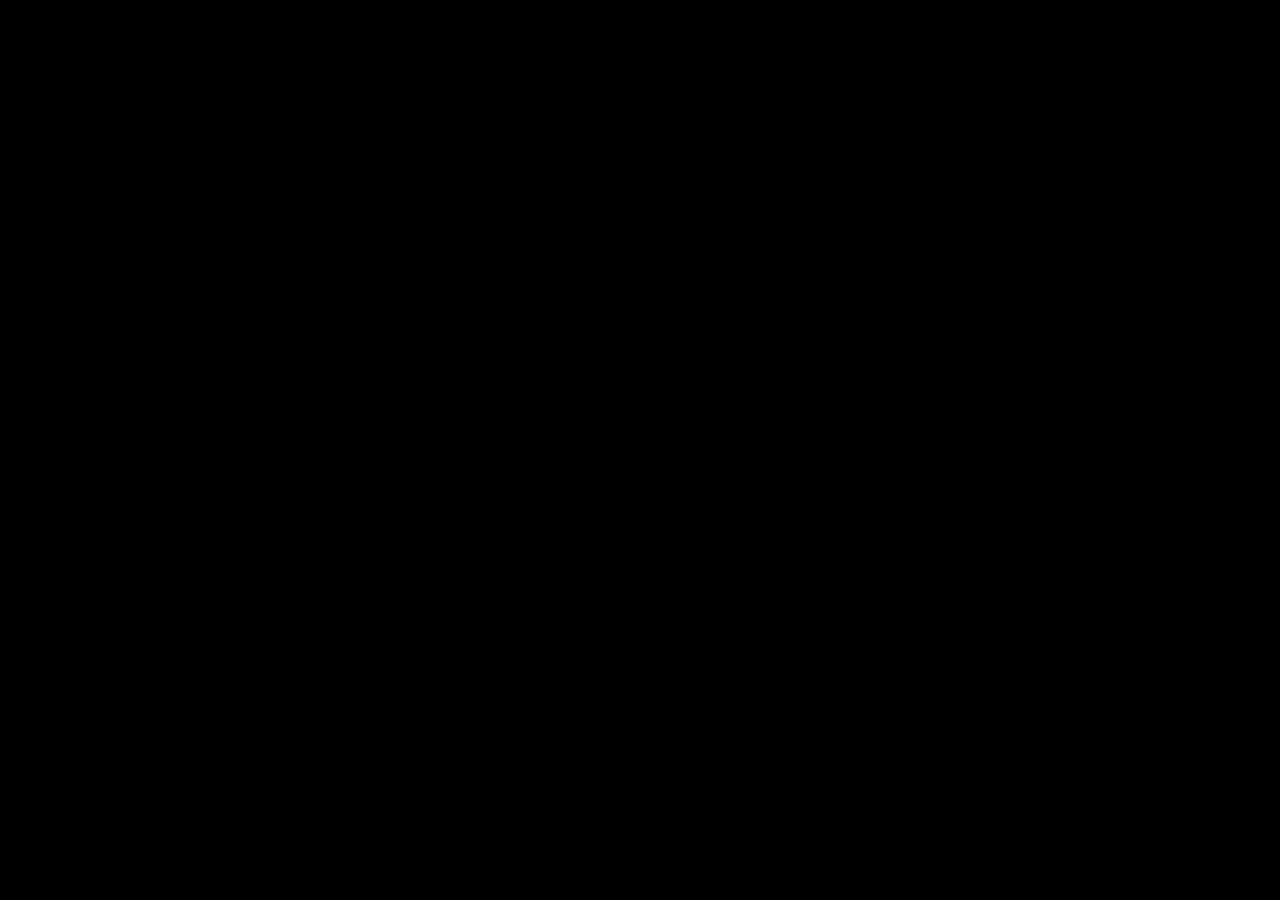
==== clipboard/index.html @ df7b4f3a "Files setup (tailwind (tailwind + images included)" ====
<!DOCTYPE html>
<html lang="en">
  <head>
    <meta charset="UTF-8" />
    <meta name="viewport" content="width=device-width, initial-scale=1.0" />
    <link rel="stylesheet" href="css/style.css" />
    <title>Document</title>
  </head>
  <body class="bg-black"></body>
</html>
---- clipboard/css/style.css ----
/*
! tailwindcss v3.4.3 | MIT License | https://tailwindcss.com
*/

/*
1. Prevent padding and border from affecting element width. (https://github.com/mozdevs/cssremedy/issues/4)
2. Allow adding a border to an element by just adding a border-width. (https://github.com/tailwindcss/tailwindcss/pull/116)
*/

*,
::before,
::after {
  box-sizing: border-box;
  /* 1 */
  border-width: 0;
  /* 2 */
  border-style: solid;
  /* 2 */
  border-color: #e5e7eb;
  /* 2 */
}

::before,
::after {
  --tw-content: '';
}

/*
1. Use a consistent sensible line-height in all browsers.
2. Prevent adjustments of font size after orientation changes in iOS.
3. Use a more readable tab size.
4. Use the user's configured `sans` font-family by default.
5. Use the user's configured `sans` font-feature-settings by default.
6. Use the user's configured `sans` font-variation-settings by default.
7. Disable tap highlights on iOS
*/

html,
:host {
  line-height: 1.5;
  /* 1 */
  -webkit-text-size-adjust: 100%;
  /* 2 */
  -moz-tab-size: 4;
  /* 3 */
  -o-tab-size: 4;
     tab-size: 4;
  /* 3 */
  font-family: ui-sans-serif, system-ui, sans-serif, "Apple Color Emoji", "Segoe UI Emoji", "Segoe UI Symbol", "Noto Color Emoji";
  /* 4 */
  font-feature-settings: normal;
  /* 5 */
  font-variation-settings: normal;
  /* 6 */
  -webkit-tap-highlight-color: transparent;
  /* 7 */
}

/*
1. Remove the margin in all browsers.
2. Inherit line-height from `html` so users can set them as a class directly on the `html` element.
*/

body {
  margin: 0;
  /* 1 */
  line-height: inherit;
  /* 2 */
}

/*
1. Add the correct height in Firefox.
2. Correct the inheritance of border color in Firefox. (https://bugzilla.mozilla.org/show_bug.cgi?id=190655)
3. Ensure horizontal rules are visible by default.
*/

hr {
  height: 0;
  /* 1 */
  color: inherit;
  /* 2 */
  border-top-width: 1px;
  /* 3 */
}

/*
Add the correct text decoration in Chrome, Edge, and Safari.
*/

abbr:where([title]) {
  -webkit-text-decoration: underline dotted;
          text-decoration: underline dotted;
}

/*
Remove the default font size and weight for headings.
*/

h1,
h2,
h3,
h4,
h5,
h6 {
  font-size: inherit;
  font-weight: inherit;
}

/*
Reset links to optimize for opt-in styling instead of opt-out.
*/

a {
  color: inherit;
  text-decoration: inherit;
}

/*
Add the correct font weight in Edge and Safari.
*/

b,
strong {
  font-weight: bolder;
}

/*
1. Use the user's configured `mono` font-family by default.
2. Use the user's configured `mono` font-feature-settings by default.
3. Use the user's configured `mono` font-variation-settings by default.
4. Correct the odd `em` font sizing in all browsers.
*/

code,
kbd,
samp,
pre {
  font-family: ui-monospace, SFMono-Regular, Menlo, Monaco, Consolas, "Liberation Mono", "Courier New", monospace;
  /* 1 */
  font-feature-settings: normal;
  /* 2 */
  font-variation-settings: normal;
  /* 3 */
  font-size: 1em;
  /* 4 */
}

/*
Add the correct font size in all browsers.
*/

small {
  font-size: 80%;
}

/*
Prevent `sub` and `sup` elements from affecting the line height in all browsers.
*/

sub,
sup {
  font-size: 75%;
  line-height: 0;
  position: relative;
  vertical-align: baseline;
}

sub {
  bottom: -0.25em;
}

sup {
  top: -0.5em;
}

/*
1. Remove text indentation from table contents in Chrome and Safari. (https://bugs.chromium.org/p/chromium/issues/detail?id=999088, https://bugs.webkit.org/show_bug.cgi?id=201297)
2. Correct table border color inheritance in all Chrome and Safari. (https://bugs.chromium.org/p/chromium/issues/detail?id=935729, https://bugs.webkit.org/show_bug.cgi?id=195016)
3. Remove gaps between table borders by default.
*/

table {
  text-indent: 0;
  /* 1 */
  border-color: inherit;
  /* 2 */
  border-collapse: collapse;
  /* 3 */
}

/*
1. Change the font styles in all browsers.
2. Remove the margin in Firefox and Safari.
3. Remove default padding in all browsers.
*/

button,
input,
optgroup,
select,
textarea {
  font-family: inherit;
  /* 1 */
  font-feature-settings: inherit;
  /* 1 */
  font-variation-settings: inherit;
  /* 1 */
  font-size: 100%;
  /* 1 */
  font-weight: inherit;
  /* 1 */
  line-height: inherit;
  /* 1 */
  letter-spacing: inherit;
  /* 1 */
  color: inherit;
  /* 1 */
  margin: 0;
  /* 2 */
  padding: 0;
  /* 3 */
}

/*
Remove the inheritance of text transform in Edge and Firefox.
*/

button,
select {
  text-transform: none;
}

/*
1. Correct the inability to style clickable types in iOS and Safari.
2. Remove default button styles.
*/

button,
input:where([type='button']),
input:where([type='reset']),
input:where([type='submit']) {
  -webkit-appearance: button;
  /* 1 */
  background-color: transparent;
  /* 2 */
  background-image: none;
  /* 2 */
}

/*
Use the modern Firefox focus style for all focusable elements.
*/

:-moz-focusring {
  outline: auto;
}

/*
Remove the additional `:invalid` styles in Firefox. (https://github.com/mozilla/gecko-dev/blob/2f9eacd9d3d995c937b4251a5557d95d494c9be1/layout/style/res/forms.css#L728-L737)
*/

:-moz-ui-invalid {
  box-shadow: none;
}

/*
Add the correct vertical alignment in Chrome and Firefox.
*/

progress {
  vertical-align: baseline;
}

/*
Correct the cursor style of increment and decrement buttons in Safari.
*/

::-webkit-inner-spin-button,
::-webkit-outer-spin-button {
  height: auto;
}

/*
1. Correct the odd appearance in Chrome and Safari.
2. Correct the outline style in Safari.
*/

[type='search'] {
  -webkit-appearance: textfield;
  /* 1 */
  outline-offset: -2px;
  /* 2 */
}

/*
Remove the inner padding in Chrome and Safari on macOS.
*/

::-webkit-search-decoration {
  -webkit-appearance: none;
}

/*
1. Correct the inability to style clickable types in iOS and Safari.
2. Change font properties to `inherit` in Safari.
*/

::-webkit-file-upload-button {
  -webkit-appearance: button;
  /* 1 */
  font: inherit;
  /* 2 */
}

/*
Add the correct display in Chrome and Safari.
*/

summary {
  display: list-item;
}

/*
Removes the default spacing and border for appropriate elements.
*/

blockquote,
dl,
dd,
h1,
h2,
h3,
h4,
h5,
h6,
hr,
figure,
p,
pre {
  margin: 0;
}

fieldset {
  margin: 0;
  padding: 0;
}

legend {
  padding: 0;
}

ol,
ul,
menu {
  list-style: none;
  margin: 0;
  padding: 0;
}

/*
Reset default styling for dialogs.
*/

dialog {
  padding: 0;
}

/*
Prevent resizing textareas horizontally by default.
*/

textarea {
  resize: vertical;
}

/*
1. Reset the default placeholder opacity in Firefox. (https://github.com/tailwindlabs/tailwindcss/issues/3300)
2. Set the default placeholder color to the user's configured gray 400 color.
*/

input::-moz-placeholder, textarea::-moz-placeholder {
  opacity: 1;
  /* 1 */
  color: #9ca3af;
  /* 2 */
}

input::placeholder,
textarea::placeholder {
  opacity: 1;
  /* 1 */
  color: #9ca3af;
  /* 2 */
}

/*
Set the default cursor for buttons.
*/

button,
[role="button"] {
  cursor: pointer;
}

/*
Make sure disabled buttons don't get the pointer cursor.
*/

:disabled {
  cursor: default;
}

/*
1. Make replaced elements `display: block` by default. (https://github.com/mozdevs/cssremedy/issues/14)
2. Add `vertical-align: middle` to align replaced elements more sensibly by default. (https://github.com/jensimmons/cssremedy/issues/14#issuecomment-634934210)
   This can trigger a poorly considered lint error in some tools but is included by design.
*/

img,
svg,
video,
canvas,
audio,
iframe,
embed,
object {
  display: block;
  /* 1 */
  vertical-align: middle;
  /* 2 */
}

/*
Constrain images and videos to the parent width and preserve their intrinsic aspect ratio. (https://github.com/mozdevs/cssremedy/issues/14)
*/

img,
video {
  max-width: 100%;
  height: auto;
}

/* Make elements with the HTML hidden attribute stay hidden by default */

[hidden] {
  display: none;
}

*, ::before, ::after {
  --tw-border-spacing-x: 0;
  --tw-border-spacing-y: 0;
  --tw-translate-x: 0;
  --tw-translate-y: 0;
  --tw-rotate: 0;
  --tw-skew-x: 0;
  --tw-skew-y: 0;
  --tw-scale-x: 1;
  --tw-scale-y: 1;
  --tw-pan-x:  ;
  --tw-pan-y:  ;
  --tw-pinch-zoom:  ;
  --tw-scroll-snap-strictness: proximity;
  --tw-gradient-from-position:  ;
  --tw-gradient-via-position:  ;
  --tw-gradient-to-position:  ;
  --tw-ordinal:  ;
  --tw-slashed-zero:  ;
  --tw-numeric-figure:  ;
  --tw-numeric-spacing:  ;
  --tw-numeric-fraction:  ;
  --tw-ring-inset:  ;
  --tw-ring-offset-width: 0px;
  --tw-ring-offset-color: #fff;
  --tw-ring-color: rgb(59 130 246 / 0.5);
  --tw-ring-offset-shadow: 0 0 #0000;
  --tw-ring-shadow: 0 0 #0000;
  --tw-shadow: 0 0 #0000;
  --tw-shadow-colored: 0 0 #0000;
  --tw-blur:  ;
  --tw-brightness:  ;
  --tw-contrast:  ;
  --tw-grayscale:  ;
  --tw-hue-rotate:  ;
  --tw-invert:  ;
  --tw-saturate:  ;
  --tw-sepia:  ;
  --tw-drop-shadow:  ;
  --tw-backdrop-blur:  ;
  --tw-backdrop-brightness:  ;
  --tw-backdrop-contrast:  ;
  --tw-backdrop-grayscale:  ;
  --tw-backdrop-hue-rotate:  ;
  --tw-backdrop-invert:  ;
  --tw-backdrop-opacity:  ;
  --tw-backdrop-saturate:  ;
  --tw-backdrop-sepia:  ;
  --tw-contain-size:  ;
  --tw-contain-layout:  ;
  --tw-contain-paint:  ;
  --tw-contain-style:  ;
}

::backdrop {
  --tw-border-spacing-x: 0;
  --tw-border-spacing-y: 0;
  --tw-translate-x: 0;
  --tw-translate-y: 0;
  --tw-rotate: 0;
  --tw-skew-x: 0;
  --tw-skew-y: 0;
  --tw-scale-x: 1;
  --tw-scale-y: 1;
  --tw-pan-x:  ;
  --tw-pan-y:  ;
  --tw-pinch-zoom:  ;
  --tw-scroll-snap-strictness: proximity;
  --tw-gradient-from-position:  ;
  --tw-gradient-via-position:  ;
  --tw-gradient-to-position:  ;
  --tw-ordinal:  ;
  --tw-slashed-zero:  ;
  --tw-numeric-figure:  ;
  --tw-numeric-spacing:  ;
  --tw-numeric-fraction:  ;
  --tw-ring-inset:  ;
  --tw-ring-offset-width: 0px;
  --tw-ring-offset-color: #fff;
  --tw-ring-color: rgb(59 130 246 / 0.5);
  --tw-ring-offset-shadow: 0 0 #0000;
  --tw-ring-shadow: 0 0 #0000;
  --tw-shadow: 0 0 #0000;
  --tw-shadow-colored: 0 0 #0000;
  --tw-blur:  ;
  --tw-brightness:  ;
  --tw-contrast:  ;
  --tw-grayscale:  ;
  --tw-hue-rotate:  ;
  --tw-invert:  ;
  --tw-saturate:  ;
  --tw-sepia:  ;
  --tw-drop-shadow:  ;
  --tw-backdrop-blur:  ;
  --tw-backdrop-brightness:  ;
  --tw-backdrop-contrast:  ;
  --tw-backdrop-grayscale:  ;
  --tw-backdrop-hue-rotate:  ;
  --tw-backdrop-invert:  ;
  --tw-backdrop-opacity:  ;
  --tw-backdrop-saturate:  ;
  --tw-backdrop-sepia:  ;
  --tw-contain-size:  ;
  --tw-contain-layout:  ;
  --tw-contain-paint:  ;
  --tw-contain-style:  ;
}

.bg-black {
  --tw-bg-opacity: 1;
  background-color: rgb(0 0 0 / var(--tw-bg-opacity));
}

.bg-white {
  --tw-bg-opacity: 1;
  background-color: rgb(255 255 255 / var(--tw-bg-opacity));
}

.bg-red-500 {
  --tw-bg-opacity: 1;
  background-color: rgb(239 68 68 / var(--tw-bg-opacity));
}
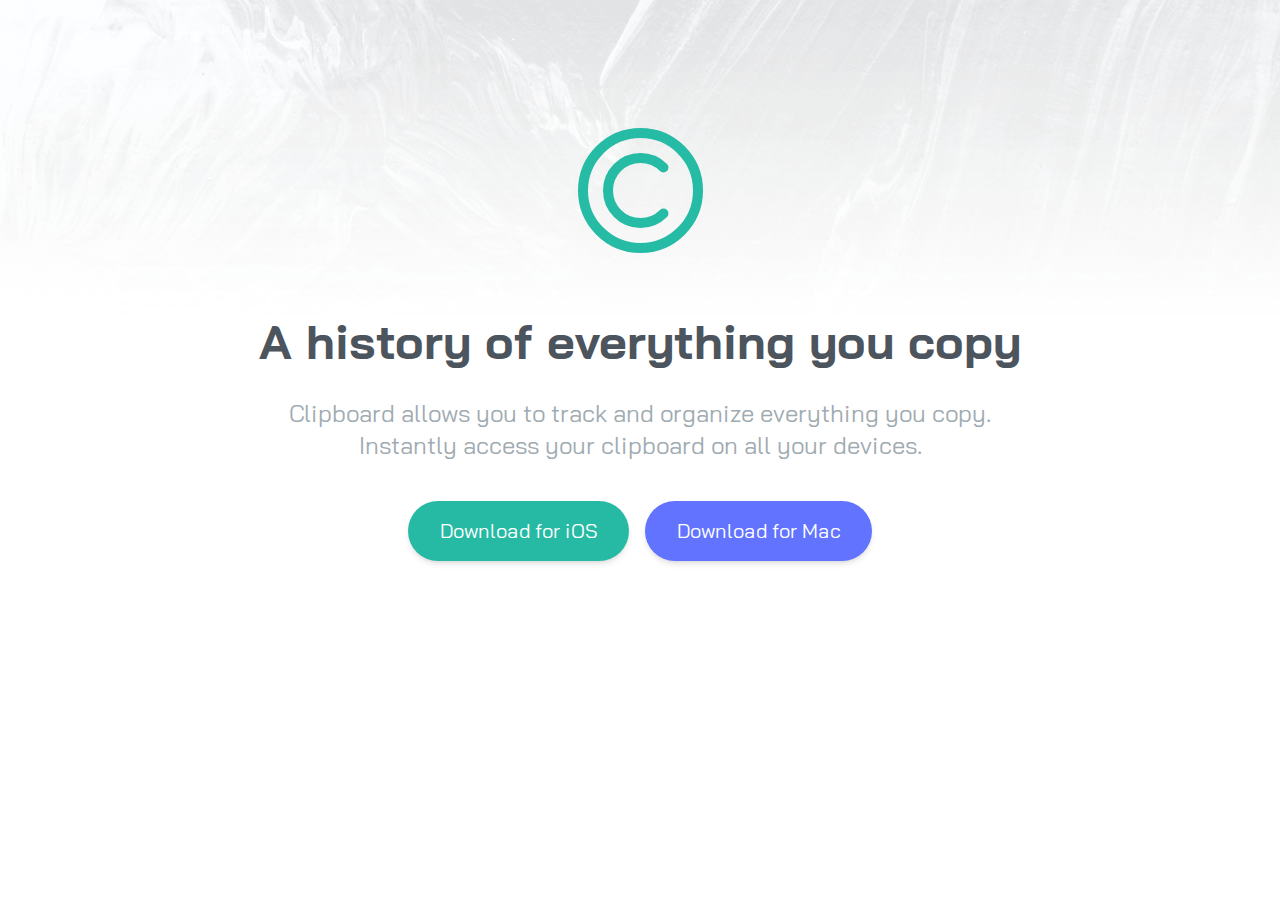
==== commit cdc1df9d: "Hero Section and Background Image" ====
--- a/clipboard/index.html
+++ b/clipboard/index.html
@@ -3,8 +3,41 @@
   <head>
     <meta charset="UTF-8" />
     <meta name="viewport" content="width=device-width, initial-scale=1.0" />
+    <link rel="preconnect" href="https://fonts.googleapis.com" />
+    <link rel="preconnect" href="https://fonts.gstatic.com" crossorigin />
+    <link
+      href="https://fonts.googleapis.com/css2?family=Bai+Jamjuree:wght@400;600&display=swap"
+      rel="stylesheet"
+    />
     <link rel="stylesheet" href="css/style.css" />
     <title>Document</title>
   </head>
-  <body class="bg-black"></body>
+  <body>
+    <section id="hero">
+      <div class="max-w-6xl mx-auto text-center mb-40 px-10 pt-16">
+        <img src="images/logo.svg" alt="" class="mx-auto my-16" />
+        <h3 class="mb-8 text-4xl font-bold text-darkGrayishBlue md:text-5xl">
+          A history of everything you copy
+        </h3>
+        <p class="max-w-3xl mx-auto text-center mb-10 text-2xl text-grayishBlue">
+          Clipboard allows you to track and organize everything you copy. Instantly access
+          your clipboard on all your devices.
+        </p>
+        <div
+          class="flex flex-col md:items-center justify-center text-xl space-y-5 md:flex-row md:space-y-0 md:space-x-4"
+        >
+          <a
+            class="p-4 px-8 bg-strongCyan text-white rounded-full shadow-md hover:shadow-lg hover:scale-95 duration-200"
+          >
+            Download for iOS
+          </a>
+          <a
+            class="p-4 px-8 bg-lightBlue text-white rounded-full shadow-md hover:shadow-lg hover:scale-95 duration-200"
+          >
+            Download for Mac
+          </a>
+        </div>
+      </div>
+    </section>
+  </body>
 </html>
--- a/clipboard/css/style.css
+++ b/clipboard/css/style.css
@@ -46,7 +46,7 @@
   -o-tab-size: 4;
      tab-size: 4;
   /* 3 */
-  font-family: ui-sans-serif, system-ui, sans-serif, "Apple Color Emoji", "Segoe UI Emoji", "Segoe UI Symbol", "Noto Color Emoji";
+  font-family: Bai Jamjuree, sans-serif;
   /* 4 */
   font-feature-settings: normal;
   /* 5 */
@@ -554,17 +554,184 @@
   --tw-contain-style:  ;
 }
 
-.bg-black {
+.mx-auto {
+  margin-left: auto;
+  margin-right: auto;
+}
+
+.my-16 {
+  margin-top: 4rem;
+  margin-bottom: 4rem;
+}
+
+.mb-10 {
+  margin-bottom: 2.5rem;
+}
+
+.mb-40 {
+  margin-bottom: 10rem;
+}
+
+.mb-8 {
+  margin-bottom: 2rem;
+}
+
+.flex {
+  display: flex;
+}
+
+.max-w-3xl {
+  max-width: 48rem;
+}
+
+.max-w-6xl {
+  max-width: 72rem;
+}
+
+.flex-col {
+  flex-direction: column;
+}
+
+.justify-center {
+  justify-content: center;
+}
+
+.space-y-5 > :not([hidden]) ~ :not([hidden]) {
+  --tw-space-y-reverse: 0;
+  margin-top: calc(1.25rem * calc(1 - var(--tw-space-y-reverse)));
+  margin-bottom: calc(1.25rem * var(--tw-space-y-reverse));
+}
+
+.rounded-full {
+  border-radius: 9999px;
+}
+
+.bg-lightBlue {
   --tw-bg-opacity: 1;
-  background-color: rgb(0 0 0 / var(--tw-bg-opacity));
-}
-
-.bg-white {
+  background-color: hsl(233 100% 69% / var(--tw-bg-opacity));
+}
+
+.bg-strongCyan {
   --tw-bg-opacity: 1;
-  background-color: rgb(255 255 255 / var(--tw-bg-opacity));
-}
-
-.bg-red-500 {
-  --tw-bg-opacity: 1;
-  background-color: rgb(239 68 68 / var(--tw-bg-opacity));
+  background-color: hsl(171 66% 44% / var(--tw-bg-opacity));
+}
+
+.p-4 {
+  padding: 1rem;
+}
+
+.px-10 {
+  padding-left: 2.5rem;
+  padding-right: 2.5rem;
+}
+
+.px-8 {
+  padding-left: 2rem;
+  padding-right: 2rem;
+}
+
+.pt-16 {
+  padding-top: 4rem;
+}
+
+.text-center {
+  text-align: center;
+}
+
+.text-2xl {
+  font-size: 1.5rem;
+  line-height: 2rem;
+}
+
+.text-4xl {
+  font-size: 2.25rem;
+  line-height: 2.5rem;
+}
+
+.text-xl {
+  font-size: 1.25rem;
+  line-height: 1.75rem;
+}
+
+.font-bold {
+  font-weight: 700;
+}
+
+.text-darkGrayishBlue {
+  --tw-text-opacity: 1;
+  color: hsl(210 10% 33% / var(--tw-text-opacity));
+}
+
+.text-grayishBlue {
+  --tw-text-opacity: 1;
+  color: hsl(201 11% 66% / var(--tw-text-opacity));
+}
+
+.text-white {
+  --tw-text-opacity: 1;
+  color: rgb(255 255 255 / var(--tw-text-opacity));
+}
+
+.shadow-md {
+  --tw-shadow: 0 4px 6px -1px rgb(0 0 0 / 0.1), 0 2px 4px -2px rgb(0 0 0 / 0.1);
+  --tw-shadow-colored: 0 4px 6px -1px var(--tw-shadow-color), 0 2px 4px -2px var(--tw-shadow-color);
+  box-shadow: var(--tw-ring-offset-shadow, 0 0 #0000), var(--tw-ring-shadow, 0 0 #0000), var(--tw-shadow);
+}
+
+.duration-200 {
+  transition-duration: 200ms;
+}
+
+body {
+  background-image: url("../images/bg-header-desktop.png");
+  background-repeat: no-repeat;
+  background-size: contain;
+  transition: background-image 0.2s ease-in;
+}
+
+@media (max-width: 576px) {
+  body {
+    background-image: url("../images/bg-header-mobile.png");
+    background-repeat: no-repeat;
+    background-size: contain;
+  }
+}
+
+.hover\:scale-95:hover {
+  --tw-scale-x: .95;
+  --tw-scale-y: .95;
+  transform: translate(var(--tw-translate-x), var(--tw-translate-y)) rotate(var(--tw-rotate)) skewX(var(--tw-skew-x)) skewY(var(--tw-skew-y)) scaleX(var(--tw-scale-x)) scaleY(var(--tw-scale-y));
+}
+
+.hover\:shadow-lg:hover {
+  --tw-shadow: 0 10px 15px -3px rgb(0 0 0 / 0.1), 0 4px 6px -4px rgb(0 0 0 / 0.1);
+  --tw-shadow-colored: 0 10px 15px -3px var(--tw-shadow-color), 0 4px 6px -4px var(--tw-shadow-color);
+  box-shadow: var(--tw-ring-offset-shadow, 0 0 #0000), var(--tw-ring-shadow, 0 0 #0000), var(--tw-shadow);
+}
+
+@media (min-width: 768px) {
+  .md\:flex-row {
+    flex-direction: row;
+  }
+
+  .md\:items-center {
+    align-items: center;
+  }
+
+  .md\:space-x-4 > :not([hidden]) ~ :not([hidden]) {
+    --tw-space-x-reverse: 0;
+    margin-right: calc(1rem * var(--tw-space-x-reverse));
+    margin-left: calc(1rem * calc(1 - var(--tw-space-x-reverse)));
+  }
+
+  .md\:space-y-0 > :not([hidden]) ~ :not([hidden]) {
+    --tw-space-y-reverse: 0;
+    margin-top: calc(0px * calc(1 - var(--tw-space-y-reverse)));
+    margin-bottom: calc(0px * var(--tw-space-y-reverse));
+  }
+
+  .md\:text-5xl {
+    font-size: 3rem;
+    line-height: 1;
+  }
 }
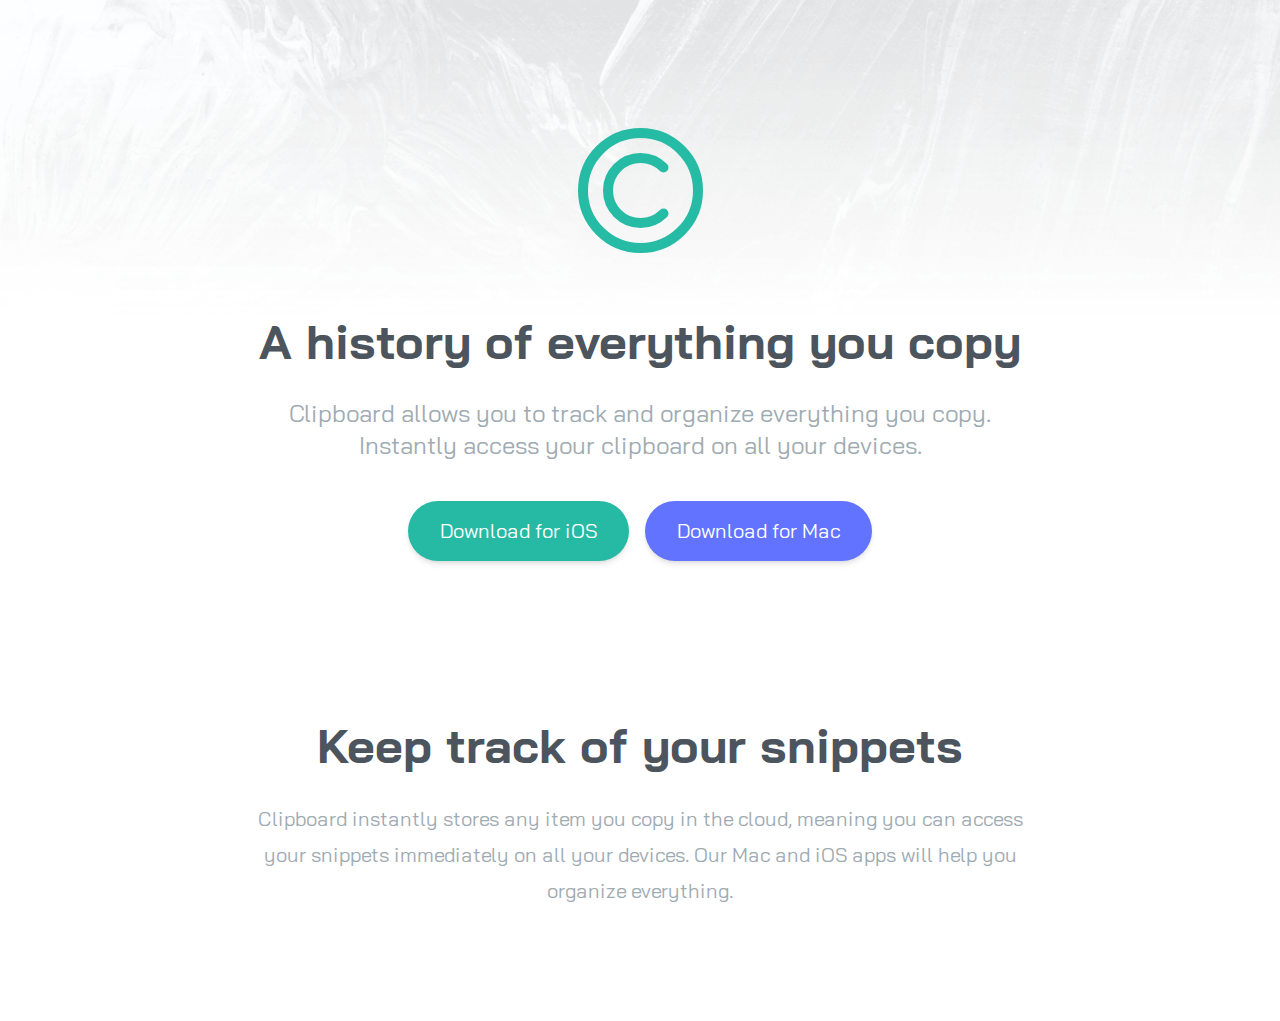
==== commit f00a3927: "Snippets Section and Using Directives" ====
--- a/clipboard/index.html
+++ b/clipboard/index.html
@@ -14,18 +14,14 @@
   </head>
   <body>
     <section id="hero">
-      <div class="max-w-6xl mx-auto text-center mb-40 px-10 pt-16">
+      <div class="section-container mb-40 px-10 pt-16">
         <img src="images/logo.svg" alt="" class="mx-auto my-16" />
-        <h3 class="mb-8 text-4xl font-bold text-darkGrayishBlue md:text-5xl">
-          A history of everything you copy
-        </h3>
+        <h3>A history of everything you copy</h3>
         <p class="max-w-3xl mx-auto text-center mb-10 text-2xl text-grayishBlue">
           Clipboard allows you to track and organize everything you copy. Instantly access
           your clipboard on all your devices.
         </p>
-        <div
-          class="flex flex-col md:items-center justify-center text-xl space-y-5 md:flex-row md:space-y-0 md:space-x-4"
-        >
+        <div class="button-container">
           <a
             class="p-4 px-8 bg-strongCyan text-white rounded-full shadow-md hover:shadow-lg hover:scale-95 duration-200"
           >
@@ -39,5 +35,16 @@
         </div>
       </div>
     </section>
+    <section id="snippets">
+      <div class="section-container space-y-8 my-20 px-10">
+        <h3>Keep track of your snippets</h3>
+        <p class="max-w-3xl mx-auto text-center mb-24 text-xl leading-9 text-grayishBlue">
+          Clipboard instantly stores any item you copy in the cloud, meaning you can
+          access your snippets immediately on all your devices. Our Mac and iOS apps will
+          help you organize everything.
+        </p>
+        <img src="images" alt="" />
+      </div>
+    </section>
   </body>
 </html>
--- a/clipboard/css/style.css
+++ b/clipboard/css/style.css
@@ -444,6 +444,22 @@
 
 [hidden] {
   display: none;
+}
+
+h3 {
+  margin-bottom: 2rem;
+  font-size: 2.25rem;
+  line-height: 2.5rem;
+  font-weight: 700;
+  --tw-text-opacity: 1;
+  color: hsl(210 10% 33% / var(--tw-text-opacity));
+}
+
+@media (min-width: 768px) {
+  h3 {
+    font-size: 3rem;
+    line-height: 1;
+  }
 }
 
 *, ::before, ::after {
@@ -564,42 +580,31 @@
   margin-bottom: 4rem;
 }
 
+.my-20 {
+  margin-top: 5rem;
+  margin-bottom: 5rem;
+}
+
 .mb-10 {
   margin-bottom: 2.5rem;
 }
 
+.mb-24 {
+  margin-bottom: 6rem;
+}
+
 .mb-40 {
   margin-bottom: 10rem;
 }
 
-.mb-8 {
-  margin-bottom: 2rem;
-}
-
-.flex {
-  display: flex;
-}
-
 .max-w-3xl {
   max-width: 48rem;
 }
 
-.max-w-6xl {
-  max-width: 72rem;
-}
-
-.flex-col {
-  flex-direction: column;
-}
-
-.justify-center {
-  justify-content: center;
-}
-
-.space-y-5 > :not([hidden]) ~ :not([hidden]) {
+.space-y-8 > :not([hidden]) ~ :not([hidden]) {
   --tw-space-y-reverse: 0;
-  margin-top: calc(1.25rem * calc(1 - var(--tw-space-y-reverse)));
-  margin-bottom: calc(1.25rem * var(--tw-space-y-reverse));
+  margin-top: calc(2rem * calc(1 - var(--tw-space-y-reverse)));
+  margin-bottom: calc(2rem * var(--tw-space-y-reverse));
 }
 
 .rounded-full {
@@ -643,23 +648,13 @@
   line-height: 2rem;
 }
 
-.text-4xl {
-  font-size: 2.25rem;
-  line-height: 2.5rem;
-}
-
 .text-xl {
   font-size: 1.25rem;
   line-height: 1.75rem;
 }
 
-.font-bold {
-  font-weight: 700;
-}
-
-.text-darkGrayishBlue {
-  --tw-text-opacity: 1;
-  color: hsl(210 10% 33% / var(--tw-text-opacity));
+.leading-9 {
+  line-height: 2.25rem;
 }
 
 .text-grayishBlue {
@@ -680,6 +675,46 @@
 
 .duration-200 {
   transition-duration: 200ms;
+}
+
+.section-container {
+  margin-left: auto;
+  margin-right: auto;
+  max-width: 72rem;
+  text-align: center;
+}
+
+.button-container {
+  display: flex;
+  flex-direction: column;
+  justify-content: center;
+}
+
+.button-container > :not([hidden]) ~ :not([hidden]) {
+  --tw-space-y-reverse: 0;
+  margin-top: calc(1.25rem * calc(1 - var(--tw-space-y-reverse)));
+  margin-bottom: calc(1.25rem * var(--tw-space-y-reverse));
+}
+
+.button-container {
+  font-size: 1.25rem;
+  line-height: 1.75rem;
+}
+
+@media (min-width: 768px) {
+  .button-container {
+    flex-direction: row;
+    align-items: center;
+  }
+
+  .button-container > :not([hidden]) ~ :not([hidden]) {
+    --tw-space-y-reverse: 0;
+    margin-top: calc(0px * calc(1 - var(--tw-space-y-reverse)));
+    margin-bottom: calc(0px * var(--tw-space-y-reverse));
+    --tw-space-x-reverse: 0;
+    margin-right: calc(1rem * var(--tw-space-x-reverse));
+    margin-left: calc(1rem * calc(1 - var(--tw-space-x-reverse)));
+  }
 }
 
 body {
@@ -707,31 +742,4 @@
   --tw-shadow: 0 10px 15px -3px rgb(0 0 0 / 0.1), 0 4px 6px -4px rgb(0 0 0 / 0.1);
   --tw-shadow-colored: 0 10px 15px -3px var(--tw-shadow-color), 0 4px 6px -4px var(--tw-shadow-color);
   box-shadow: var(--tw-ring-offset-shadow, 0 0 #0000), var(--tw-ring-shadow, 0 0 #0000), var(--tw-shadow);
-}
-
-@media (min-width: 768px) {
-  .md\:flex-row {
-    flex-direction: row;
-  }
-
-  .md\:items-center {
-    align-items: center;
-  }
-
-  .md\:space-x-4 > :not([hidden]) ~ :not([hidden]) {
-    --tw-space-x-reverse: 0;
-    margin-right: calc(1rem * var(--tw-space-x-reverse));
-    margin-left: calc(1rem * calc(1 - var(--tw-space-x-reverse)));
-  }
-
-  .md\:space-y-0 > :not([hidden]) ~ :not([hidden]) {
-    --tw-space-y-reverse: 0;
-    margin-top: calc(0px * calc(1 - var(--tw-space-y-reverse)));
-    margin-bottom: calc(0px * var(--tw-space-y-reverse));
-  }
-
-  .md\:text-5xl {
-    font-size: 3rem;
-    line-height: 1;
-  }
 }
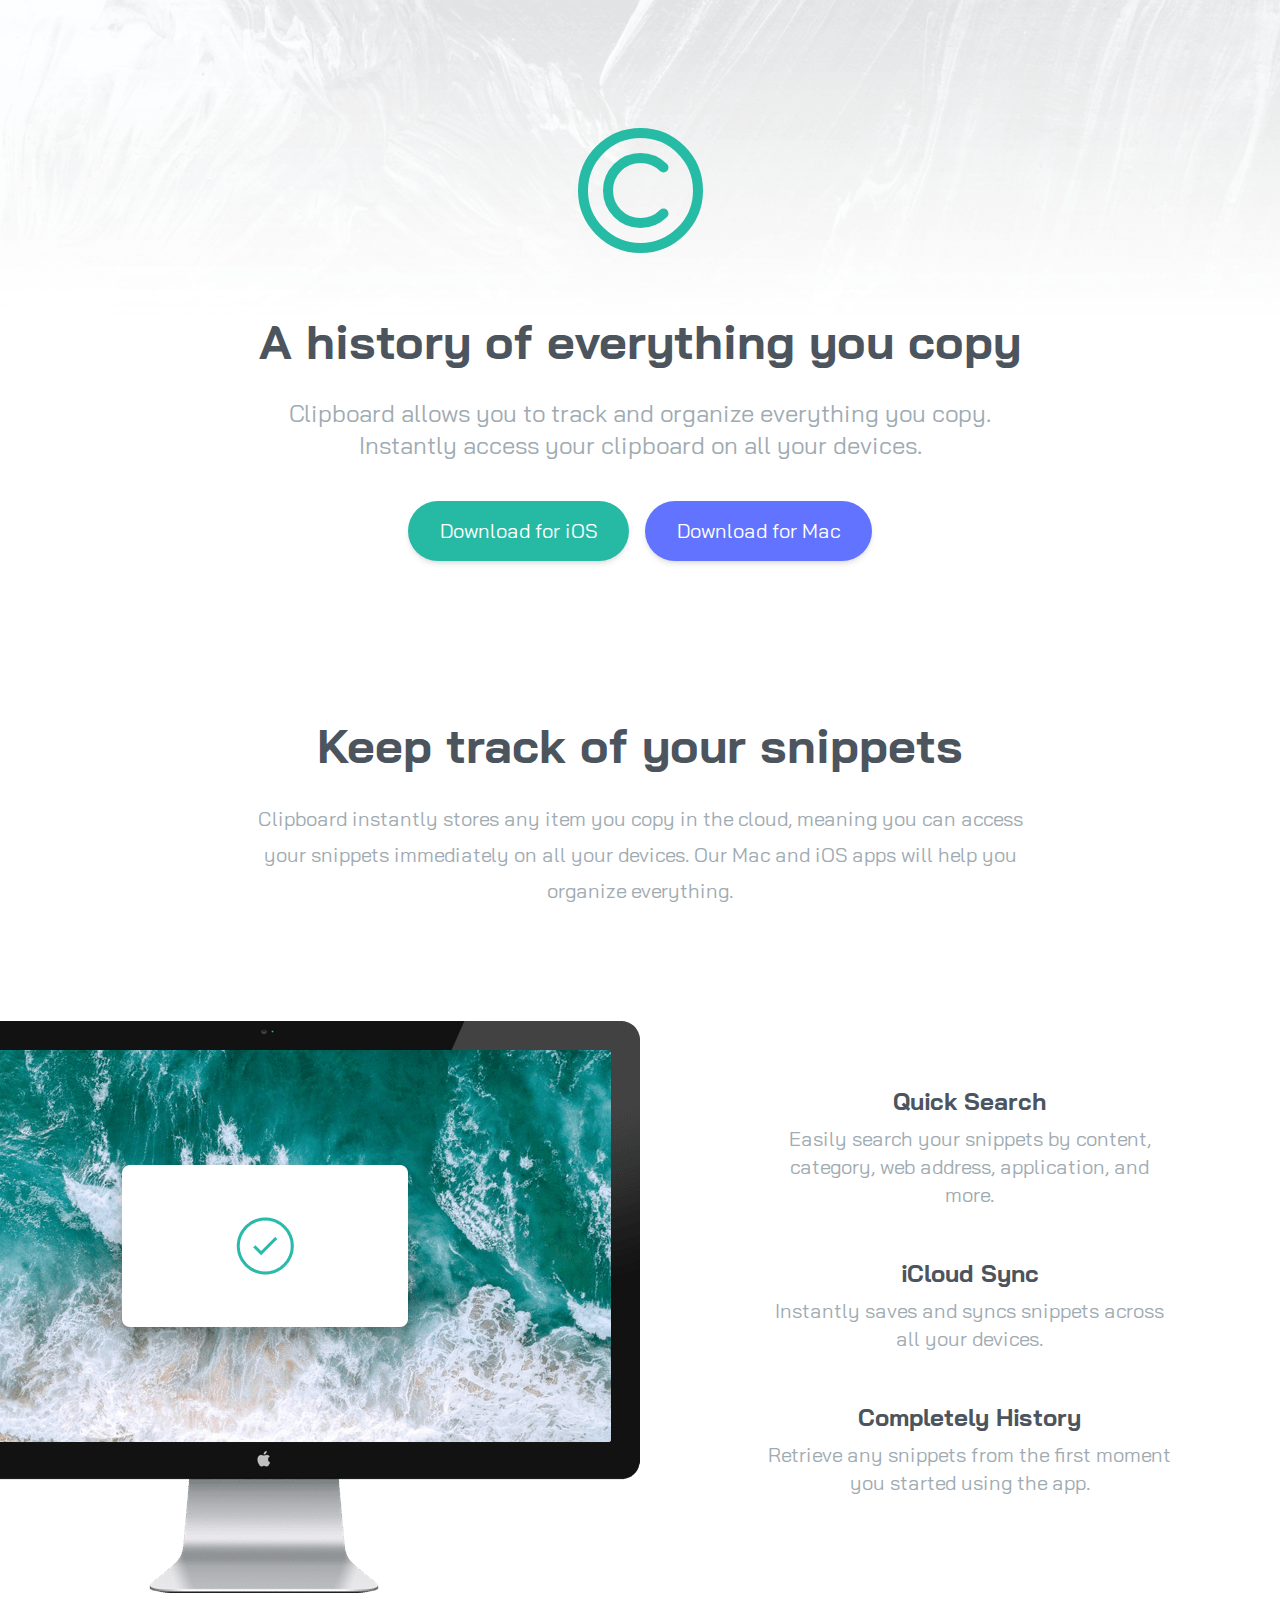
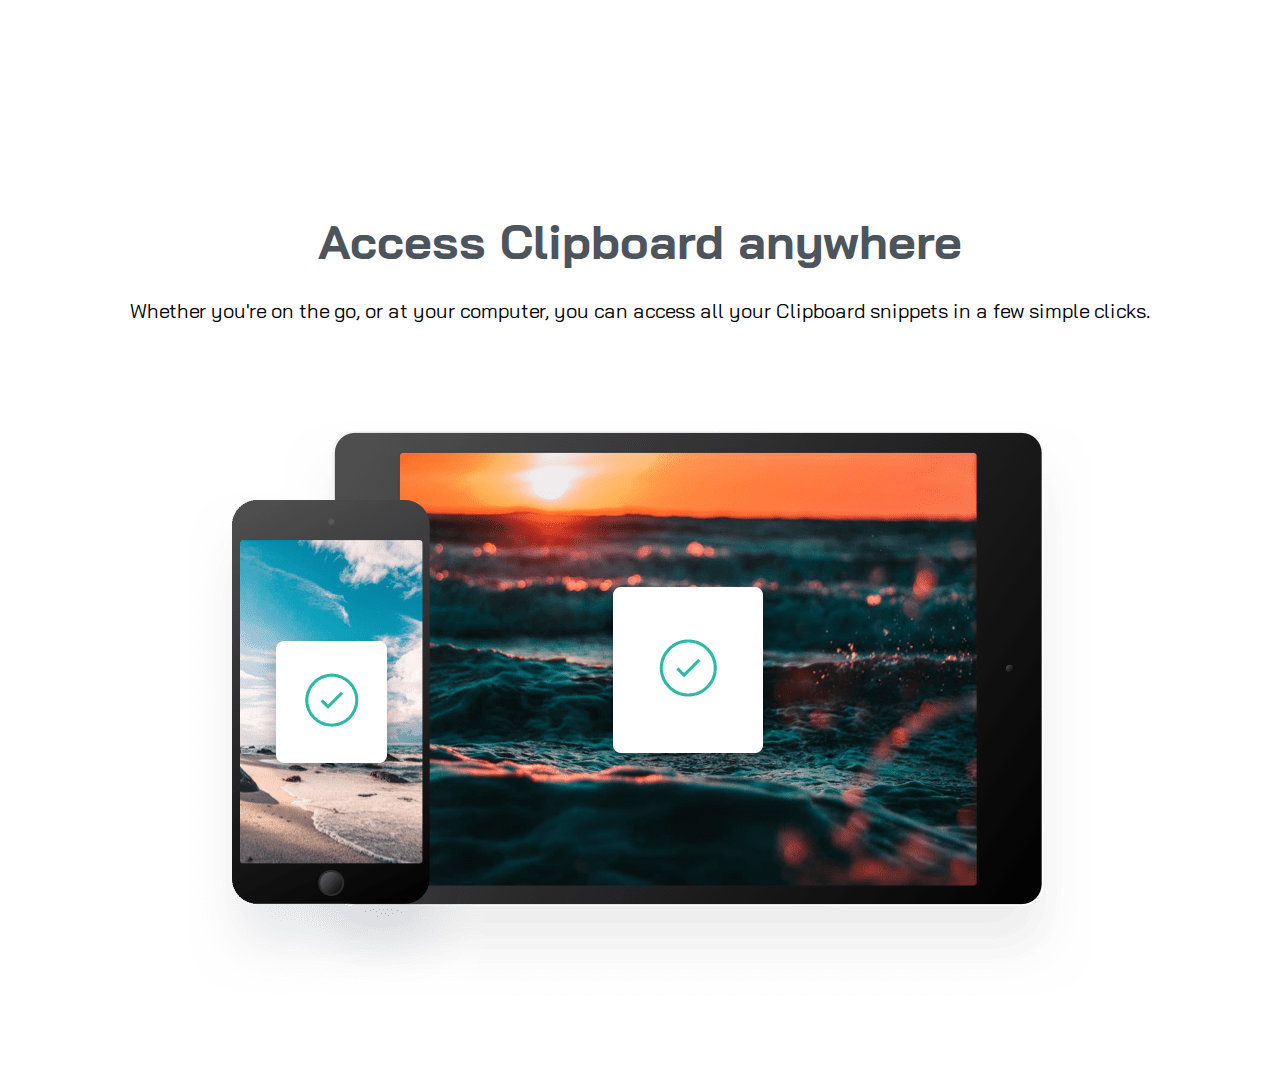
==== commit 2c802d7f: "Features Section and Items" ====
--- a/clipboard/index.html
+++ b/clipboard/index.html
@@ -10,11 +10,11 @@
       rel="stylesheet"
     />
     <link rel="stylesheet" href="css/style.css" />
-    <title>Document</title>
+    <title>Clipboard Website</title>
   </head>
   <body>
     <section id="hero">
-      <div class="section-container mb-40 px-10 pt-16">
+      <div class="section-container mb-40 pt-16">
         <img src="images/logo.svg" alt="" class="mx-auto my-16" />
         <h3>A history of everything you copy</h3>
         <p class="max-w-3xl mx-auto text-center mb-10 text-2xl text-grayishBlue">
@@ -36,7 +36,7 @@
       </div>
     </section>
     <section id="snippets">
-      <div class="section-container space-y-8 my-20 px-10">
+      <div class="section-container space-y-8 my-20">
         <h3>Keep track of your snippets</h3>
         <p class="max-w-3xl mx-auto text-center mb-24 text-xl leading-9 text-grayishBlue">
           Clipboard instantly stores any item you copy in the cloud, meaning you can
@@ -46,5 +46,57 @@
         <img src="images" alt="" />
       </div>
     </section>
+
+    <!-- Features Section -->
+    <section id="features">
+      <div class="section-container my-20">
+        <div class="relative flex flex-col md:flex-row md:space-x-32">
+          <!-- Image -->
+          <div class="md:w-1/2">
+            <img
+              src="images/image-computer.png"
+              class="md:absolute md:top-0 right-[50%]"
+              alt=""
+            />
+          </div>
+          <!-- Items Container -->
+          <div
+            class="flex flex-col mb-24 text-xl space-y-12 mt-16 md:mb-60 md:w-1/2 md:pl-16"
+          >
+            <div>
+              <h5>Quick Search</h5>
+              <p class="max-w-md text-grayishBlue mx-auto">
+                Easily search your snippets by content, category, web address,
+                application, and more.
+              </p>
+            </div>
+            <div>
+              <h5>iCloud Sync</h5>
+              <p class="max-w-md text-grayishBlue mx-auto">
+                Instantly saves and syncs snippets across all your devices.
+              </p>
+            </div>
+            <div>
+              <h5>Completely History</h5>
+              <p class="max-w-md text-grayishBlue mx-auto">
+                Retrieve any snippets from the first moment you started using the app.
+              </p>
+            </div>
+          </div>
+        </div>
+      </div>
+    </section>
+
+    <!-- Access Anywhere Section -->
+    <section id="access">
+      <div class="section-container my-20">
+        <h3>Access Clipboard anywhere</h3>
+        <p class="section-content text-xl mb-24">
+          Whether you're on the go, or at your computer, you can access all your Clipboard
+          snippets in a few simple clicks.
+        </p>
+        <img src="images/image-devices.png" class="mx-auto" alt="" />
+      </div>
+    </section>
   </body>
 </html>
--- a/clipboard/css/style.css
+++ b/clipboard/css/style.css
@@ -460,6 +460,15 @@
     font-size: 3rem;
     line-height: 1;
   }
+}
+
+h5 {
+  margin-bottom: 0.5rem;
+  font-size: 1.5rem;
+  line-height: 2rem;
+  font-weight: 700;
+  --tw-text-opacity: 1;
+  color: hsl(210 10% 33% / var(--tw-text-opacity));
 }
 
 *, ::before, ::after {
@@ -570,6 +579,14 @@
   --tw-contain-style:  ;
 }
 
+.relative {
+  position: relative;
+}
+
+.right-\[50\%\] {
+  right: 50%;
+}
+
 .mx-auto {
   margin-left: auto;
   margin-right: auto;
@@ -597,8 +614,34 @@
   margin-bottom: 10rem;
 }
 
+.mt-16 {
+  margin-top: 4rem;
+}
+
+.flex {
+  display: flex;
+}
+
 .max-w-3xl {
   max-width: 48rem;
+}
+
+.max-w-md {
+  max-width: 28rem;
+}
+
+.flex-col {
+  flex-direction: column;
+}
+
+.items-center {
+  align-items: center;
+}
+
+.space-y-12 > :not([hidden]) ~ :not([hidden]) {
+  --tw-space-y-reverse: 0;
+  margin-top: calc(3rem * calc(1 - var(--tw-space-y-reverse)));
+  margin-bottom: calc(3rem * var(--tw-space-y-reverse));
 }
 
 .space-y-8 > :not([hidden]) ~ :not([hidden]) {
@@ -625,11 +668,6 @@
   padding: 1rem;
 }
 
-.px-10 {
-  padding-left: 2.5rem;
-  padding-right: 2.5rem;
-}
-
 .px-8 {
   padding-left: 2rem;
   padding-right: 2rem;
@@ -681,6 +719,8 @@
   margin-left: auto;
   margin-right: auto;
   max-width: 72rem;
+  padding-left: 2.5rem;
+  padding-right: 2.5rem;
   text-align: center;
 }
 
@@ -742,4 +782,50 @@
   --tw-shadow: 0 10px 15px -3px rgb(0 0 0 / 0.1), 0 4px 6px -4px rgb(0 0 0 / 0.1);
   --tw-shadow-colored: 0 10px 15px -3px var(--tw-shadow-color), 0 4px 6px -4px var(--tw-shadow-color);
   box-shadow: var(--tw-ring-offset-shadow, 0 0 #0000), var(--tw-ring-shadow, 0 0 #0000), var(--tw-shadow);
+}
+
+@media (min-width: 768px) {
+  .md\:absolute {
+    position: absolute;
+  }
+
+  .md\:top-0 {
+    top: 0px;
+  }
+
+  .md\:mb-60 {
+    margin-bottom: 15rem;
+  }
+
+  .md\:w-1\/2 {
+    width: 50%;
+  }
+
+  .md\:flex-row {
+    flex-direction: row;
+  }
+
+  .md\:space-x-32 > :not([hidden]) ~ :not([hidden]) {
+    --tw-space-x-reverse: 0;
+    margin-right: calc(8rem * var(--tw-space-x-reverse));
+    margin-left: calc(8rem * calc(1 - var(--tw-space-x-reverse)));
+  }
+
+  .md\:pl-16 {
+    padding-left: 4rem;
+  }
+}
+
+@media (min-width: 976px) {
+  .lg\:mb-60 {
+    margin-bottom: 15rem;
+  }
+
+  .lg\:w-1\/2 {
+    width: 50%;
+  }
+
+  .lg\:pl-16 {
+    padding-left: 4rem;
+  }
 }
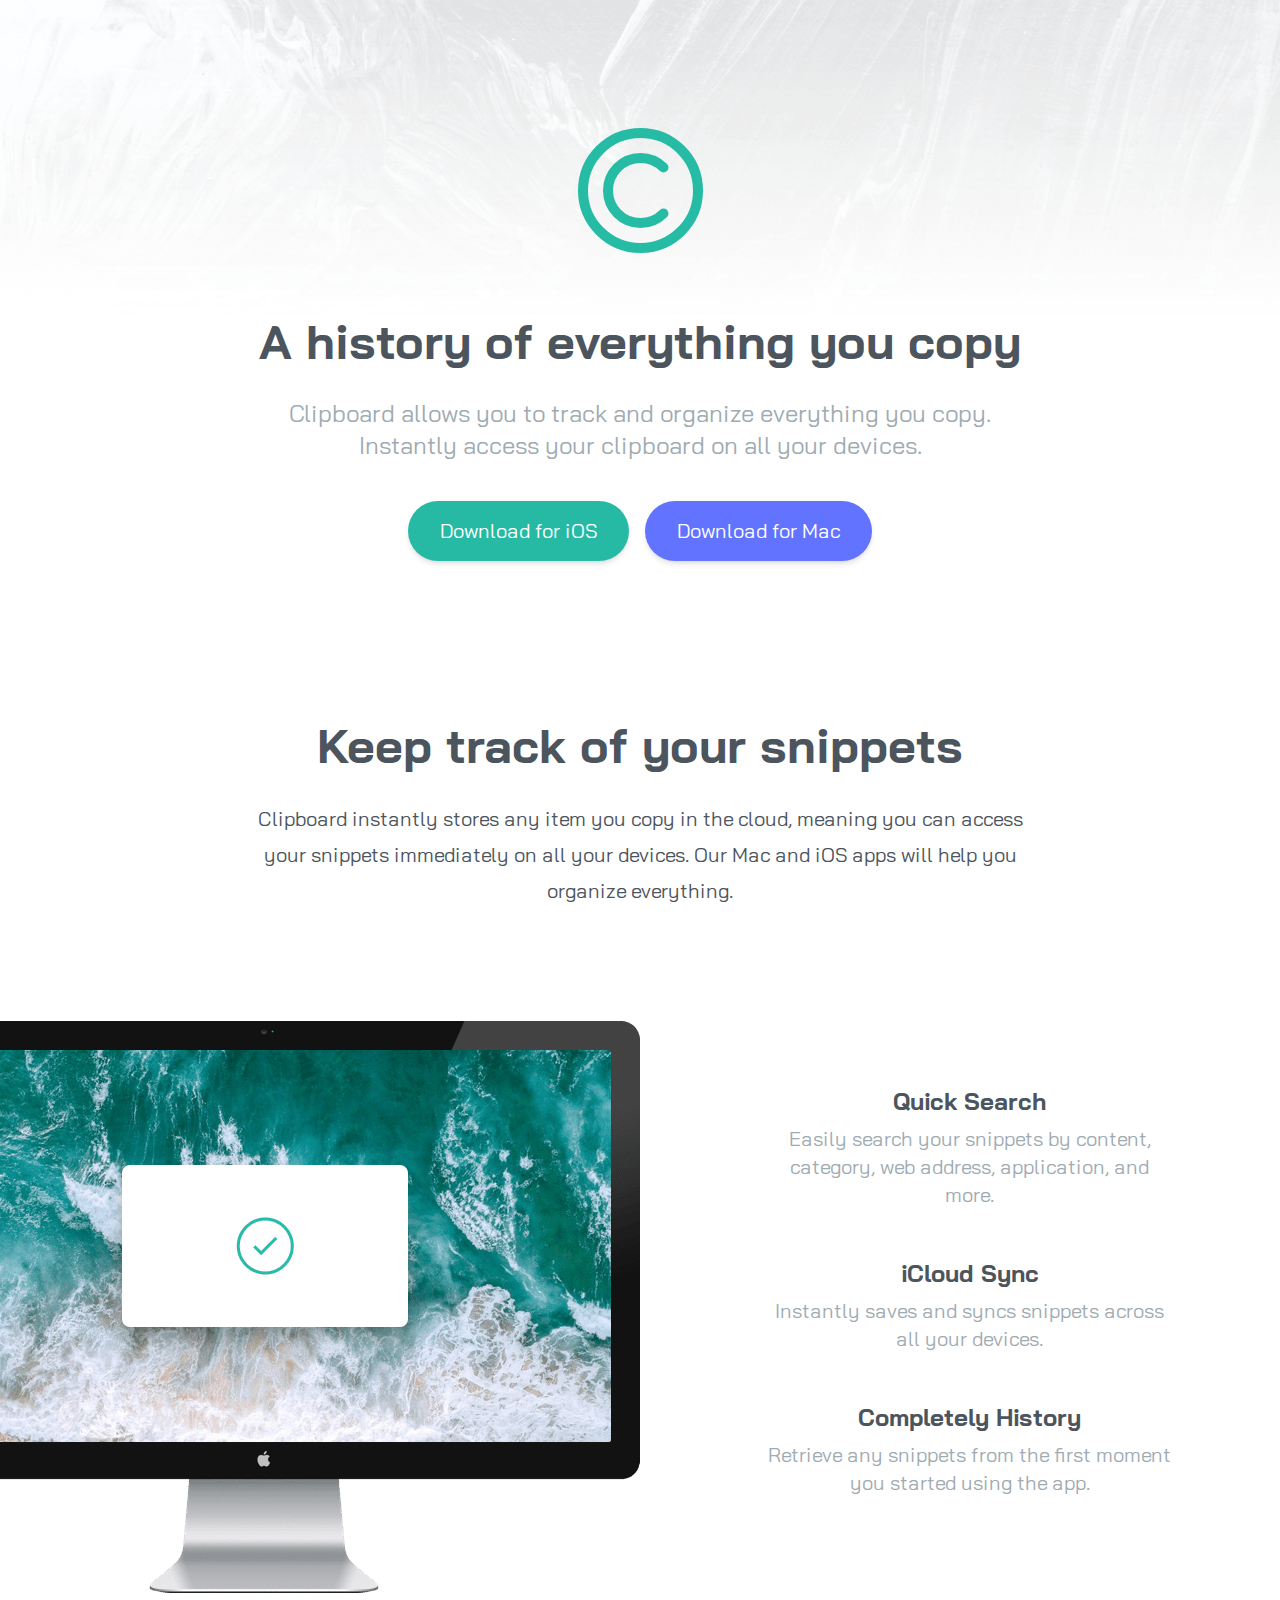
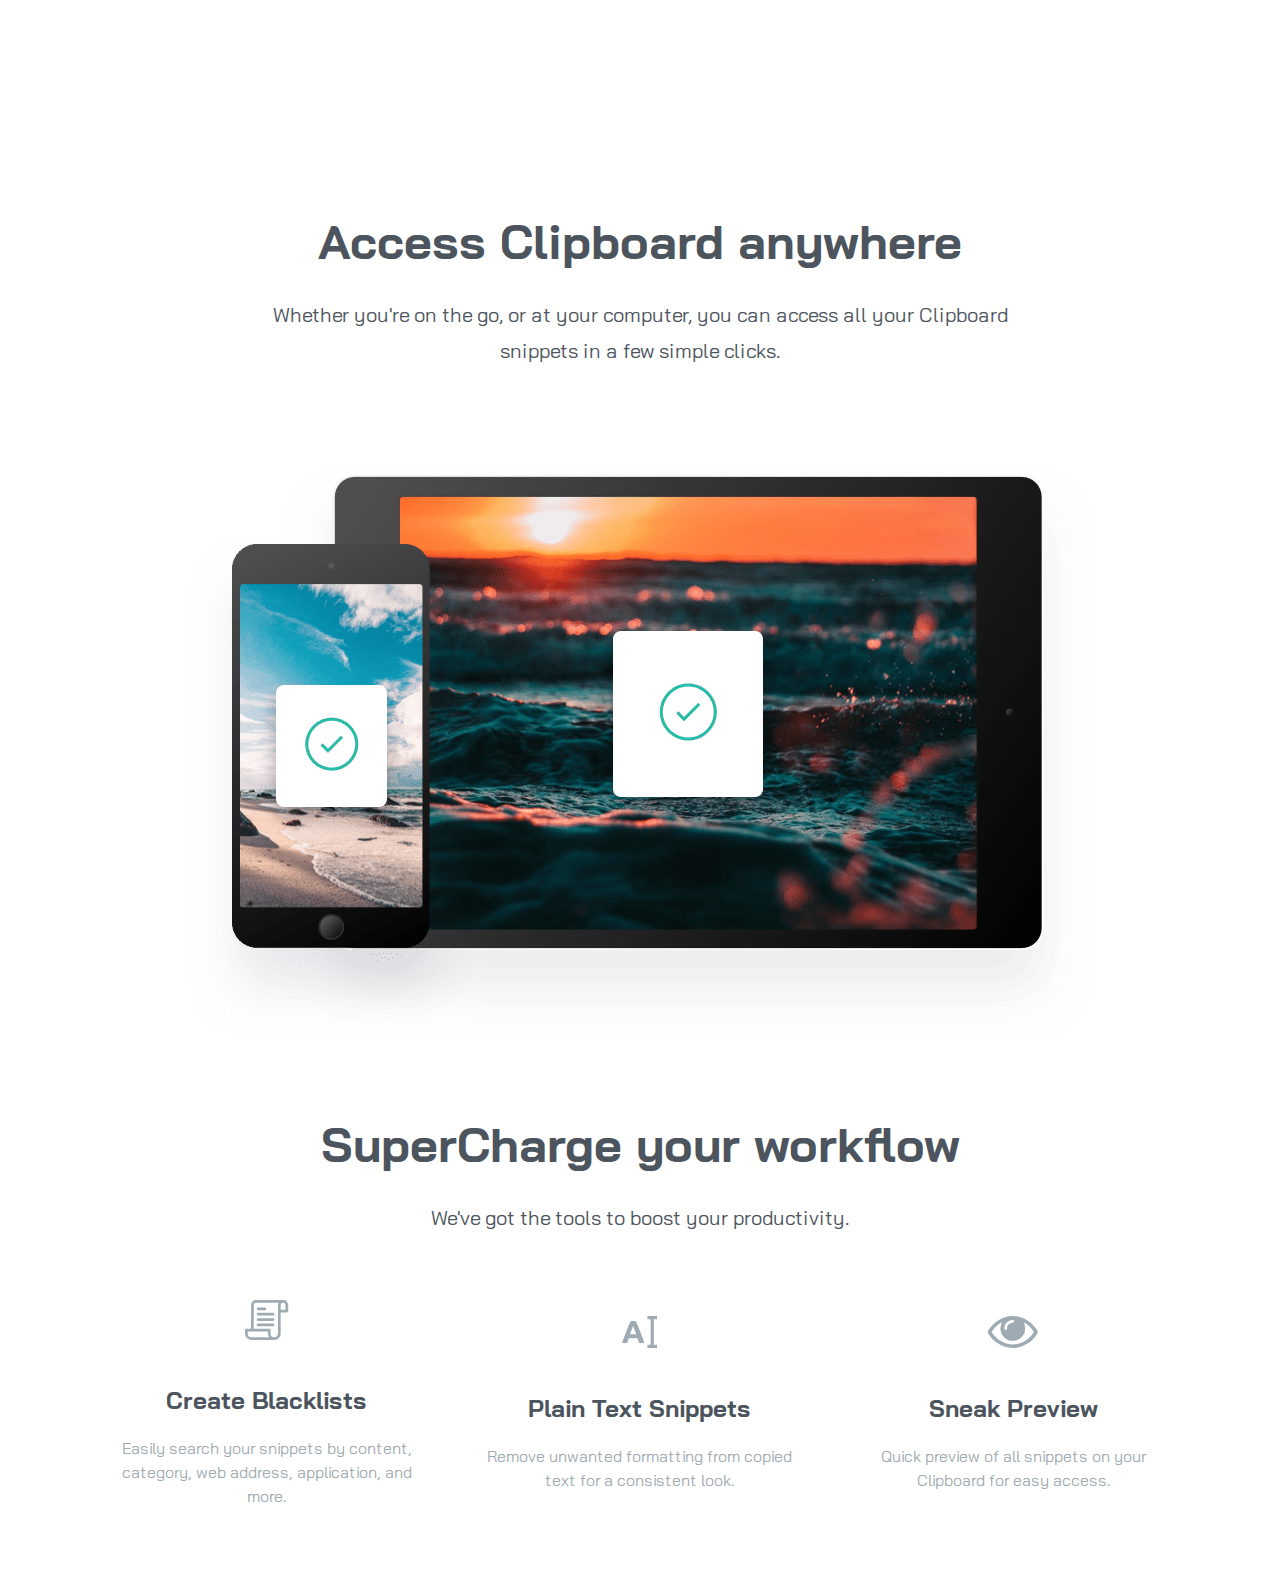
==== commit a92ad746: "Supercharge Section" ====
--- a/clipboard/index.html
+++ b/clipboard/index.html
@@ -38,7 +38,7 @@
     <section id="snippets">
       <div class="section-container space-y-8 my-20">
         <h3>Keep track of your snippets</h3>
-        <p class="max-w-3xl mx-auto text-center mb-24 text-xl leading-9 text-grayishBlue">
+        <p class="section-content mb-24">
           Clipboard instantly stores any item you copy in the cloud, meaning you can
           access your snippets immediately on all your devices. Our Mac and iOS apps will
           help you organize everything.
@@ -98,5 +98,42 @@
         <img src="images/image-devices.png" class="mx-auto" alt="" />
       </div>
     </section>
+
+    <!-- Supercharge Section -->
+    <section id="supercharge">
+      <div class="section-container my-20">
+        <h3>SuperCharge your workflow</h3>
+        <p class="section-content mb-16 text-xl">
+          We've got the tools to boost your productivity.
+        </p>
+        <!-- Items Container -->
+        <div
+          class="flex flex-col space-y-12 items-center justify-between md:flex-row md:space-y-0 md:space-x-12"
+        >
+          <div class="flex flex-col items-center space-y-5">
+            <img src="images/icon-blacklist.svg" class="mb-6" alt="" />
+            <h5>Create Blacklists</h5>
+            <p class="max-w-md text-grayishBlue">
+              Easily search your snippets by content, category, web address, application,
+              and more.
+            </p>
+          </div>
+          <div class="flex flex-col items-center space-y-5">
+            <img src="images/icon-text.svg" class="mb-6" alt="" />
+            <h5>Plain Text Snippets</h5>
+            <p class="max-w-md text-grayishBlue">
+              Remove unwanted formatting from copied text for a consistent look.
+            </p>
+          </div>
+          <div class="flex flex-col items-center space-y-5">
+            <img src="images/icon-preview.svg" class="mb-6" alt="" />
+            <h5>Sneak Preview</h5>
+            <p class="max-w-md text-grayishBlue">
+              Quick preview of all snippets on your Clipboard for easy access.
+            </p>
+          </div>
+        </div>
+      </div>
+    </section>
   </body>
 </html>
--- a/clipboard/css/style.css
+++ b/clipboard/css/style.css
@@ -606,6 +606,10 @@
   margin-bottom: 2.5rem;
 }
 
+.mb-16 {
+  margin-bottom: 4rem;
+}
+
 .mb-24 {
   margin-bottom: 6rem;
 }
@@ -618,6 +622,10 @@
   margin-top: 4rem;
 }
 
+.mb-6 {
+  margin-bottom: 1.5rem;
+}
+
 .flex {
   display: flex;
 }
@@ -636,6 +644,10 @@
 
 .items-center {
   align-items: center;
+}
+
+.justify-between {
+  justify-content: space-between;
 }
 
 .space-y-12 > :not([hidden]) ~ :not([hidden]) {
@@ -650,6 +662,12 @@
   margin-bottom: calc(2rem * var(--tw-space-y-reverse));
 }
 
+.space-y-5 > :not([hidden]) ~ :not([hidden]) {
+  --tw-space-y-reverse: 0;
+  margin-top: calc(1.25rem * calc(1 - var(--tw-space-y-reverse)));
+  margin-bottom: calc(1.25rem * var(--tw-space-y-reverse));
+}
+
 .rounded-full {
   border-radius: 9999px;
 }
@@ -689,10 +707,6 @@
 .text-xl {
   font-size: 1.25rem;
   line-height: 1.75rem;
-}
-
-.leading-9 {
-  line-height: 2.25rem;
 }
 
 .text-grayishBlue {
@@ -713,6 +727,17 @@
 
 .duration-200 {
   transition-duration: 200ms;
+}
+
+.section-content {
+  margin-left: auto;
+  margin-right: auto;
+  max-width: 48rem;
+  text-align: center;
+  font-size: 1.25rem;
+  line-height: 2.25rem;
+  --tw-text-opacity: 1;
+  color: hsl(210 10% 33% / var(--tw-text-opacity));
 }
 
 .section-container {
@@ -811,21 +836,25 @@
     margin-left: calc(8rem * calc(1 - var(--tw-space-x-reverse)));
   }
 
+  .md\:space-x-10 > :not([hidden]) ~ :not([hidden]) {
+    --tw-space-x-reverse: 0;
+    margin-right: calc(2.5rem * var(--tw-space-x-reverse));
+    margin-left: calc(2.5rem * calc(1 - var(--tw-space-x-reverse)));
+  }
+
+  .md\:space-y-0 > :not([hidden]) ~ :not([hidden]) {
+    --tw-space-y-reverse: 0;
+    margin-top: calc(0px * calc(1 - var(--tw-space-y-reverse)));
+    margin-bottom: calc(0px * var(--tw-space-y-reverse));
+  }
+
+  .md\:space-x-12 > :not([hidden]) ~ :not([hidden]) {
+    --tw-space-x-reverse: 0;
+    margin-right: calc(3rem * var(--tw-space-x-reverse));
+    margin-left: calc(3rem * calc(1 - var(--tw-space-x-reverse)));
+  }
+
   .md\:pl-16 {
     padding-left: 4rem;
   }
-}
-
-@media (min-width: 976px) {
-  .lg\:mb-60 {
-    margin-bottom: 15rem;
-  }
-
-  .lg\:w-1\/2 {
-    width: 50%;
-  }
-
-  .lg\:pl-16 {
-    padding-left: 4rem;
-  }
 }
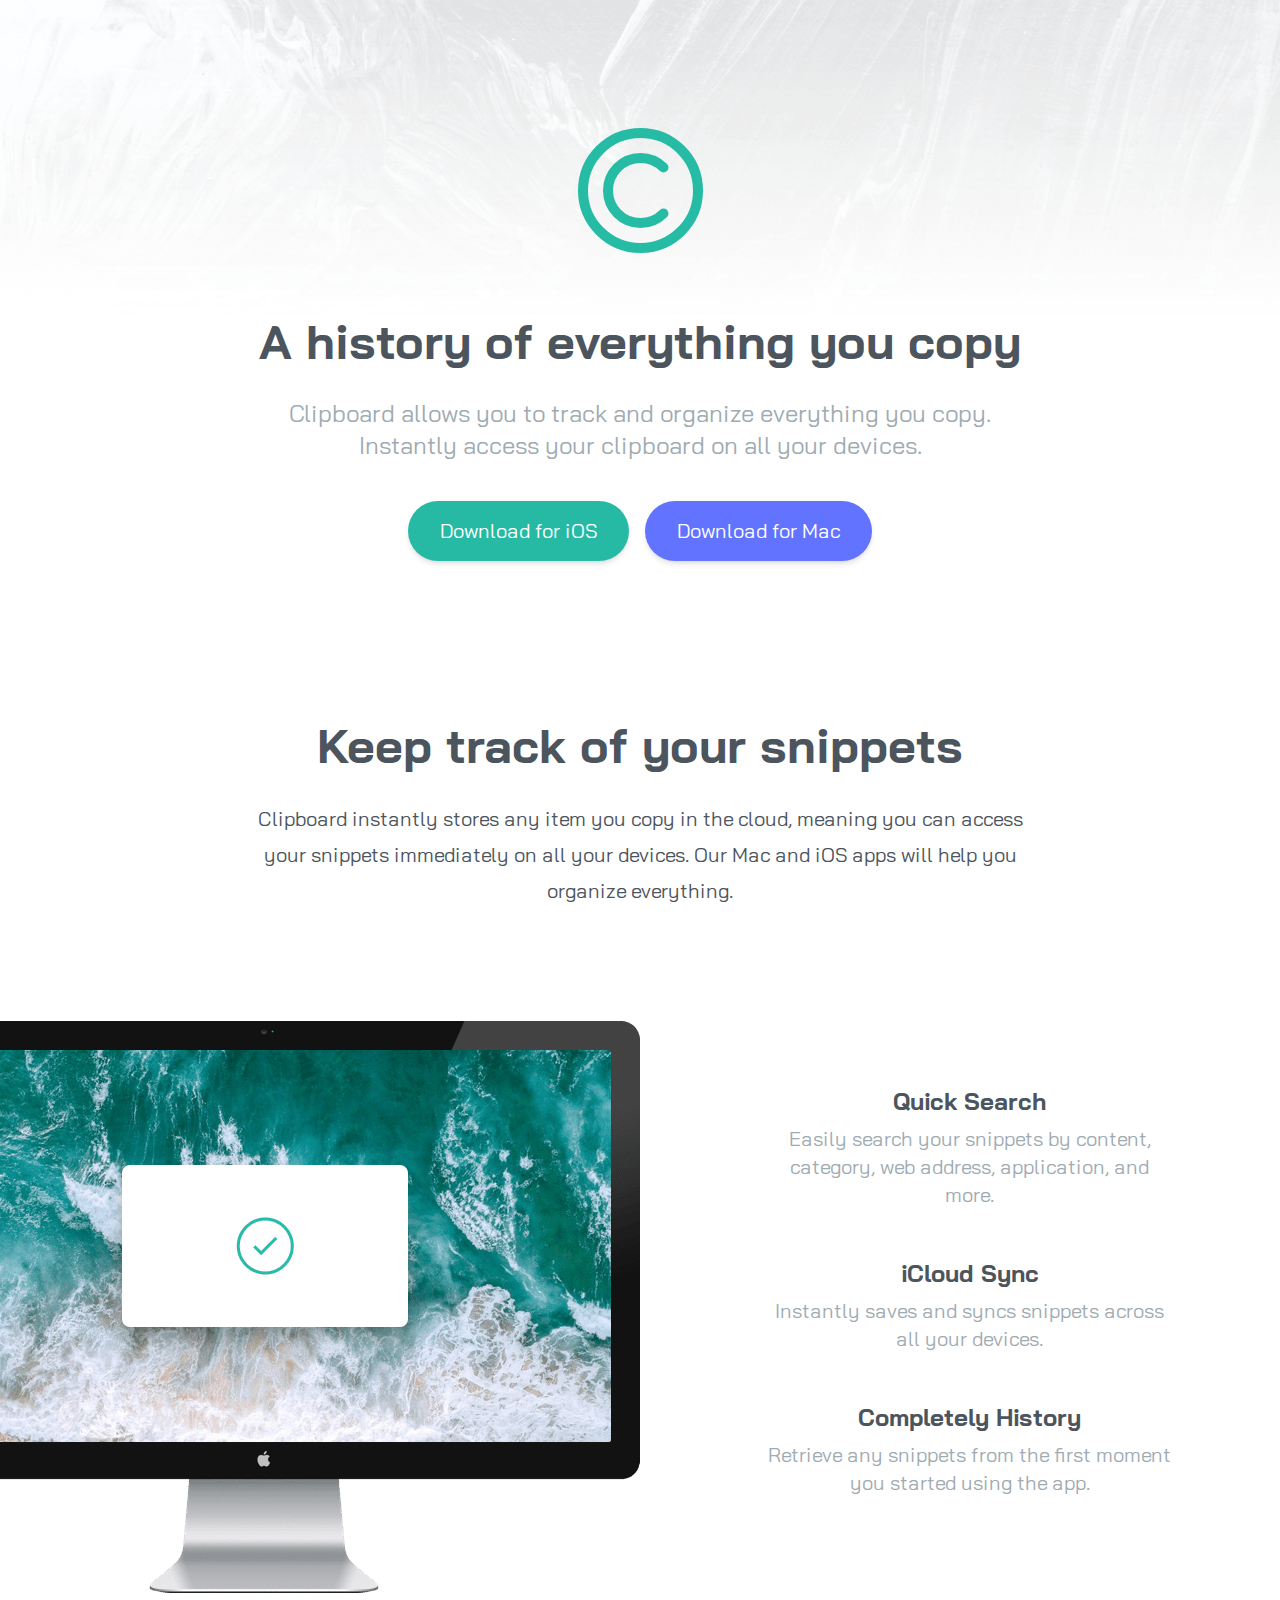
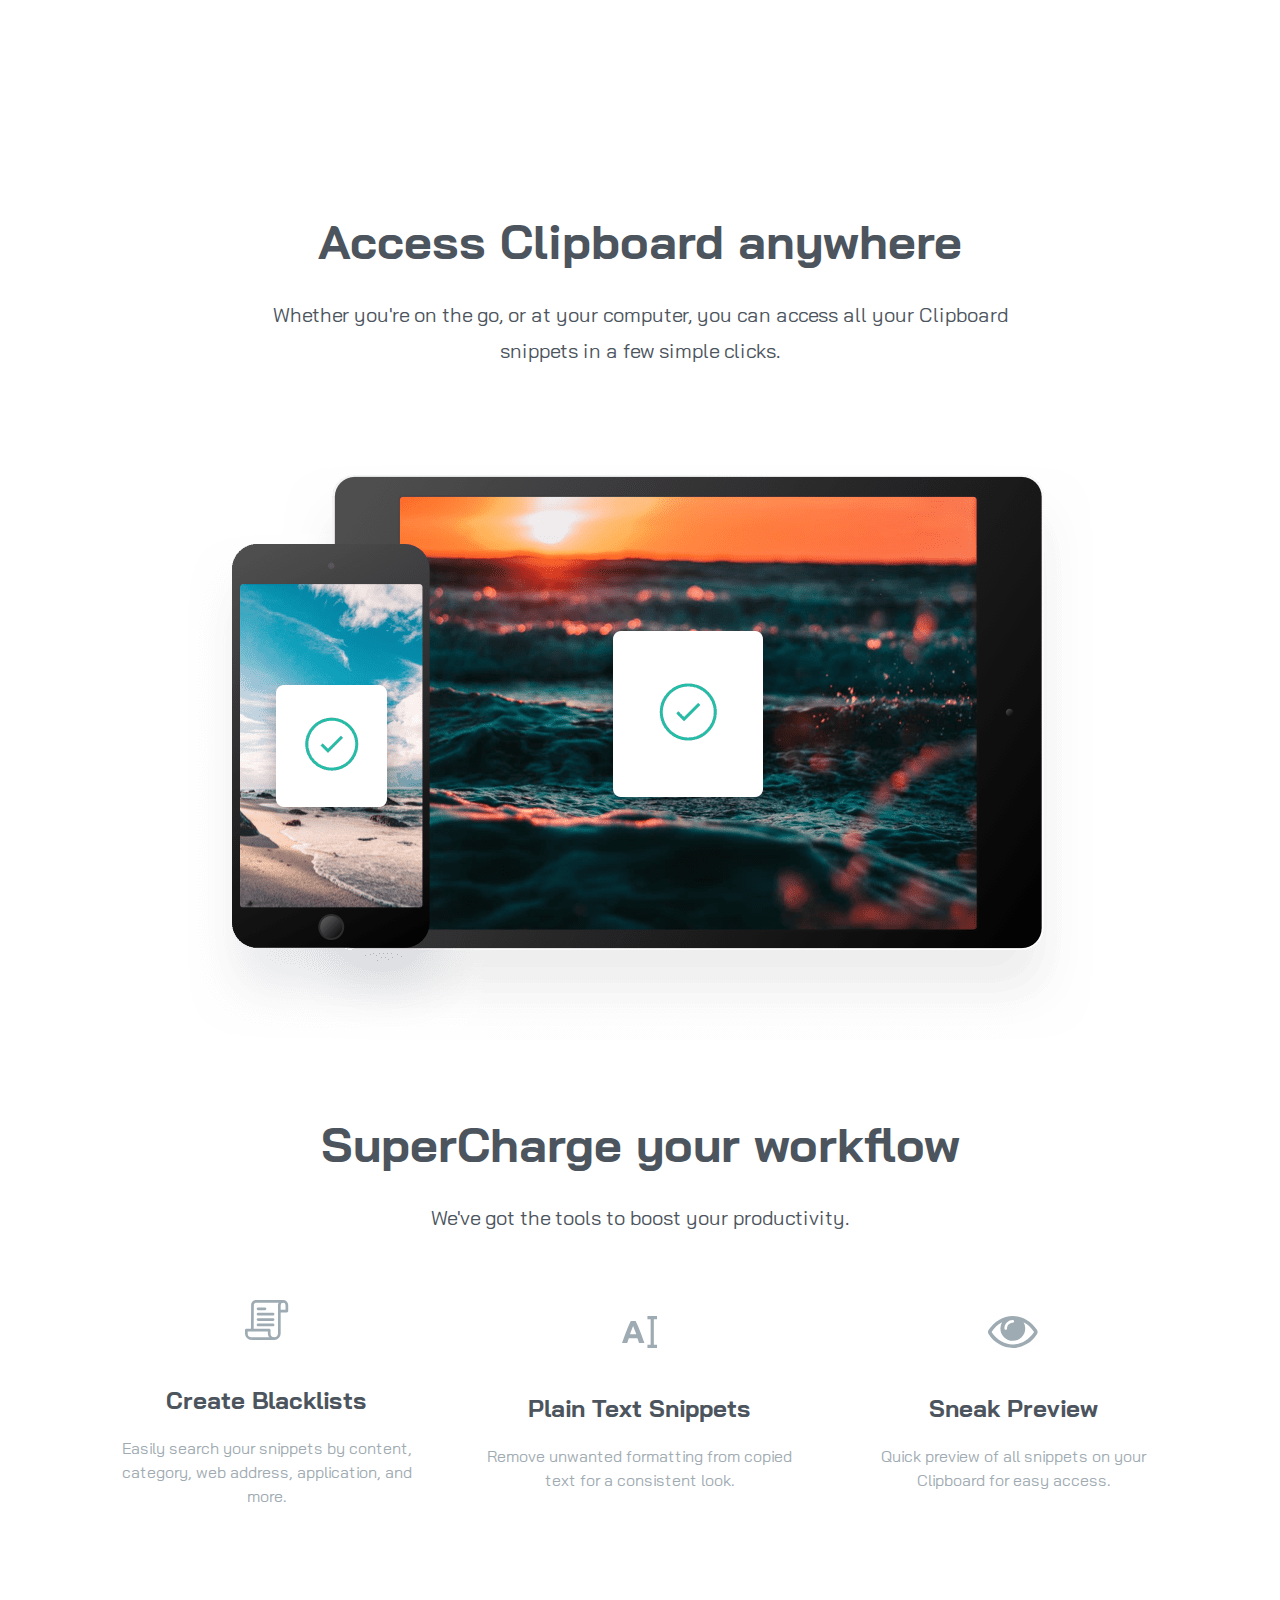
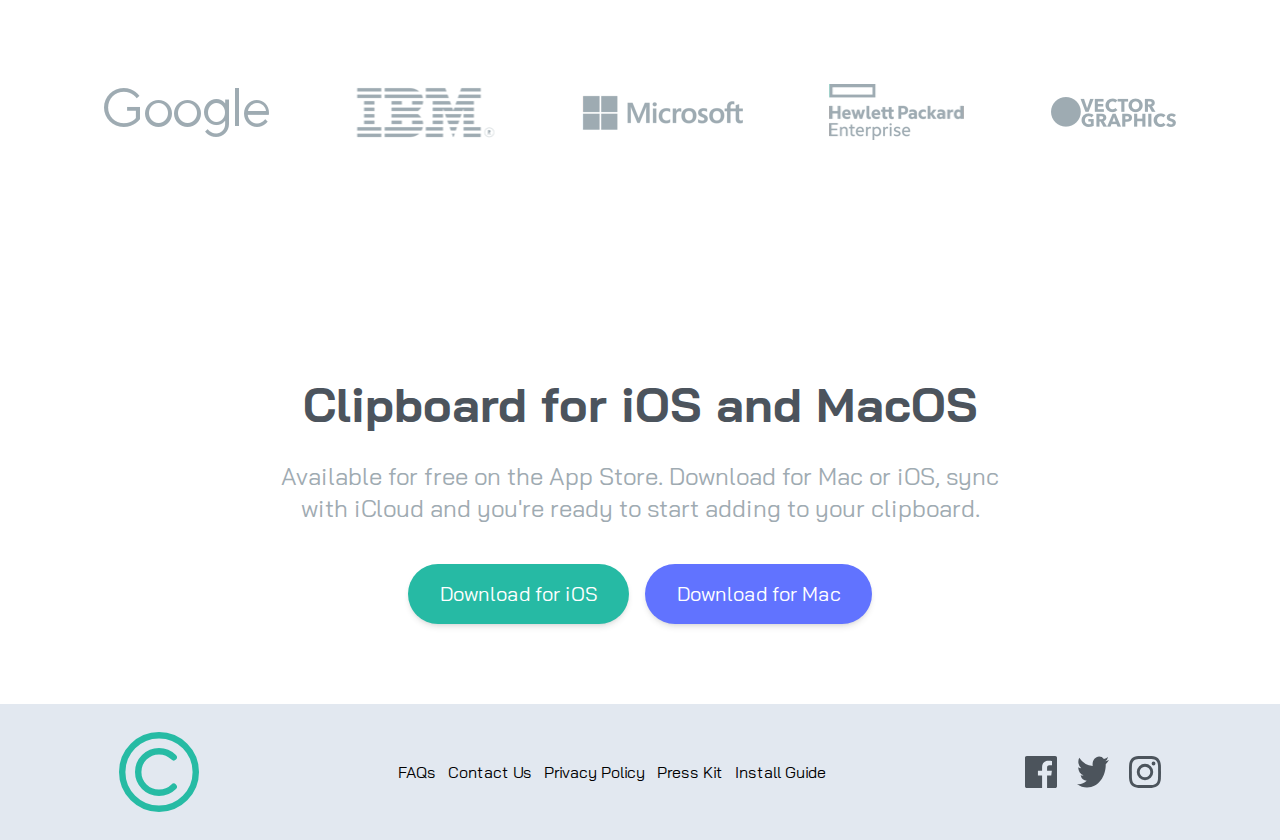
==== commit 64132ea2: "References and Footer" ====
--- a/clipboard/index.html
+++ b/clipboard/index.html
@@ -135,5 +135,78 @@
         </div>
       </div>
     </section>
+    <!-- References Section -->
+    <div
+      class="flex flex-col items-center justify-between max-w-6xl px-10 mx-auto space-y-16 my-44 md:flex-row md:space-y-0"
+    >
+      <img src="images/logo-google.png" alt="" />
+      <img src="images/logo-ibm.png" alt="" />
+      <img src="images/logo-microsoft.png" alt="" />
+      <img src="images/logo-hp.png" alt="" />
+      <img src="images/logo-vector-graphics.png" alt="" />
+    </div>
+    <section>
+      <div class="section-container my-20 pt-16">
+        <h3>Clipboard for iOS and MacOS</h3>
+        <p class="max-w-3xl mx-auto text-center mb-10 text-2xl text-grayishBlue">
+          Available for free on the App Store. Download for Mac or iOS, sync with iCloud
+          and you're ready to start adding to your clipboard.
+        </p>
+        <div class="button-container">
+          <a
+            class="p-4 px-8 bg-strongCyan text-white rounded-full shadow-md hover:shadow-lg hover:scale-95 duration-200"
+          >
+            Download for iOS
+          </a>
+          <a
+            class="p-4 px-8 bg-lightBlue text-white rounded-full shadow-md hover:shadow-lg hover:scale-95 duration-200"
+          >
+            Download for Mac
+          </a>
+        </div>
+      </div>
+    </section>
+
+    <footer>
+      <div
+        class="flex flex-col space-y-10 lg:flex-row lg:space-y-0 lg:justify-around mx-auto bg-slate-200 p-5"
+      >
+        <div>
+          <img src="images/logo.svg" class="mx-auto my-2 w-20" alt="" />
+        </div>
+        <ul
+          class="flex flex-col space-y-4 lg:flex-row lg:space-y-0 lg:space-x-3 items-center"
+        >
+          <a href="#" class="hover:text-strongCyan"><li>FAQs</li></a>
+          <a href="#" class="hover:text-strongCyan"><li>Contact Us</li></a>
+          <a href="#" class="hover:text-strongCyan"><li>Privacy Policy</li></a>
+          <a href="#" class="hover:text-strongCyan"><li>Press Kit</li></a>
+          <a href="#" class="hover:text-strongCyan"><li>Install Guide</li></a>
+        </ul>
+        <div class="flex justify-center space-x-8 lg:space-x-5 lg:items-center">
+          <a href="https://www.facebook.com" target="_blank">
+            <img
+              src="images/icon-facebook.svg"
+              class="lg:w-8 ficon duration-200 h-8"
+              alt=""
+            />
+          </a>
+          <a href="https://www.twitter.com" target="_blank">
+            <img
+              src="images/icon-twitter.svg"
+              class="lg:w-8 ficon duration-200 h-8"
+              alt=""
+            />
+          </a>
+          <a href="https://www.instagram.com" target="_blank">
+            <img
+              src="images/icon-instagram.svg"
+              class="lg:w-8 ficon duration-200 h-8"
+              alt=""
+            />
+          </a>
+        </div>
+      </div>
+    </footer>
   </body>
 </html>
--- a/clipboard/css/style.css
+++ b/clipboard/css/style.css
@@ -597,11 +597,21 @@
   margin-bottom: 4rem;
 }
 
+.my-2 {
+  margin-top: 0.5rem;
+  margin-bottom: 0.5rem;
+}
+
 .my-20 {
   margin-top: 5rem;
   margin-bottom: 5rem;
 }
 
+.my-44 {
+  margin-top: 11rem;
+  margin-bottom: 11rem;
+}
+
 .mb-10 {
   margin-bottom: 2.5rem;
 }
@@ -618,22 +628,34 @@
   margin-bottom: 10rem;
 }
 
+.mb-6 {
+  margin-bottom: 1.5rem;
+}
+
 .mt-16 {
   margin-top: 4rem;
 }
 
-.mb-6 {
-  margin-bottom: 1.5rem;
-}
-
 .flex {
   display: flex;
 }
 
+.h-8 {
+  height: 2rem;
+}
+
+.w-20 {
+  width: 5rem;
+}
+
 .max-w-3xl {
   max-width: 48rem;
 }
 
+.max-w-6xl {
+  max-width: 72rem;
+}
+
 .max-w-md {
   max-width: 28rem;
 }
@@ -646,8 +668,24 @@
   align-items: center;
 }
 
+.justify-center {
+  justify-content: center;
+}
+
 .justify-between {
   justify-content: space-between;
+}
+
+.space-x-8 > :not([hidden]) ~ :not([hidden]) {
+  --tw-space-x-reverse: 0;
+  margin-right: calc(2rem * var(--tw-space-x-reverse));
+  margin-left: calc(2rem * calc(1 - var(--tw-space-x-reverse)));
+}
+
+.space-y-10 > :not([hidden]) ~ :not([hidden]) {
+  --tw-space-y-reverse: 0;
+  margin-top: calc(2.5rem * calc(1 - var(--tw-space-y-reverse)));
+  margin-bottom: calc(2.5rem * var(--tw-space-y-reverse));
 }
 
 .space-y-12 > :not([hidden]) ~ :not([hidden]) {
@@ -656,18 +694,30 @@
   margin-bottom: calc(3rem * var(--tw-space-y-reverse));
 }
 
+.space-y-16 > :not([hidden]) ~ :not([hidden]) {
+  --tw-space-y-reverse: 0;
+  margin-top: calc(4rem * calc(1 - var(--tw-space-y-reverse)));
+  margin-bottom: calc(4rem * var(--tw-space-y-reverse));
+}
+
+.space-y-4 > :not([hidden]) ~ :not([hidden]) {
+  --tw-space-y-reverse: 0;
+  margin-top: calc(1rem * calc(1 - var(--tw-space-y-reverse)));
+  margin-bottom: calc(1rem * var(--tw-space-y-reverse));
+}
+
+.space-y-5 > :not([hidden]) ~ :not([hidden]) {
+  --tw-space-y-reverse: 0;
+  margin-top: calc(1.25rem * calc(1 - var(--tw-space-y-reverse)));
+  margin-bottom: calc(1.25rem * var(--tw-space-y-reverse));
+}
+
 .space-y-8 > :not([hidden]) ~ :not([hidden]) {
   --tw-space-y-reverse: 0;
   margin-top: calc(2rem * calc(1 - var(--tw-space-y-reverse)));
   margin-bottom: calc(2rem * var(--tw-space-y-reverse));
 }
 
-.space-y-5 > :not([hidden]) ~ :not([hidden]) {
-  --tw-space-y-reverse: 0;
-  margin-top: calc(1.25rem * calc(1 - var(--tw-space-y-reverse)));
-  margin-bottom: calc(1.25rem * var(--tw-space-y-reverse));
-}
-
 .rounded-full {
   border-radius: 9999px;
 }
@@ -677,6 +727,11 @@
   background-color: hsl(233 100% 69% / var(--tw-bg-opacity));
 }
 
+.bg-slate-200 {
+  --tw-bg-opacity: 1;
+  background-color: rgb(226 232 240 / var(--tw-bg-opacity));
+}
+
 .bg-strongCyan {
   --tw-bg-opacity: 1;
   background-color: hsl(171 66% 44% / var(--tw-bg-opacity));
@@ -684,6 +739,15 @@
 
 .p-4 {
   padding: 1rem;
+}
+
+.p-5 {
+  padding: 1.25rem;
+}
+
+.px-10 {
+  padding-left: 2.5rem;
+  padding-right: 2.5rem;
 }
 
 .px-8 {
@@ -797,12 +861,22 @@
   }
 }
 
+.ficon:hover {
+  filter: invert(53%) sepia(68%) saturate(434%) hue-rotate(121deg) brightness(101%)
+    contrast(94%);
+}
+
 .hover\:scale-95:hover {
   --tw-scale-x: .95;
   --tw-scale-y: .95;
   transform: translate(var(--tw-translate-x), var(--tw-translate-y)) rotate(var(--tw-rotate)) skewX(var(--tw-skew-x)) skewY(var(--tw-skew-y)) scaleX(var(--tw-scale-x)) scaleY(var(--tw-scale-y));
 }
 
+.hover\:text-strongCyan:hover {
+  --tw-text-opacity: 1;
+  color: hsl(171 66% 44% / var(--tw-text-opacity));
+}
+
 .hover\:shadow-lg:hover {
   --tw-shadow: 0 10px 15px -3px rgb(0 0 0 / 0.1), 0 4px 6px -4px rgb(0 0 0 / 0.1);
   --tw-shadow-colored: 0 10px 15px -3px var(--tw-shadow-color), 0 4px 6px -4px var(--tw-shadow-color);
@@ -830,31 +904,61 @@
     flex-direction: row;
   }
 
+  .md\:space-x-12 > :not([hidden]) ~ :not([hidden]) {
+    --tw-space-x-reverse: 0;
+    margin-right: calc(3rem * var(--tw-space-x-reverse));
+    margin-left: calc(3rem * calc(1 - var(--tw-space-x-reverse)));
+  }
+
   .md\:space-x-32 > :not([hidden]) ~ :not([hidden]) {
     --tw-space-x-reverse: 0;
     margin-right: calc(8rem * var(--tw-space-x-reverse));
     margin-left: calc(8rem * calc(1 - var(--tw-space-x-reverse)));
   }
 
-  .md\:space-x-10 > :not([hidden]) ~ :not([hidden]) {
-    --tw-space-x-reverse: 0;
-    margin-right: calc(2.5rem * var(--tw-space-x-reverse));
-    margin-left: calc(2.5rem * calc(1 - var(--tw-space-x-reverse)));
-  }
-
   .md\:space-y-0 > :not([hidden]) ~ :not([hidden]) {
     --tw-space-y-reverse: 0;
     margin-top: calc(0px * calc(1 - var(--tw-space-y-reverse)));
     margin-bottom: calc(0px * var(--tw-space-y-reverse));
   }
 
-  .md\:space-x-12 > :not([hidden]) ~ :not([hidden]) {
-    --tw-space-x-reverse: 0;
-    margin-right: calc(3rem * var(--tw-space-x-reverse));
-    margin-left: calc(3rem * calc(1 - var(--tw-space-x-reverse)));
-  }
-
   .md\:pl-16 {
     padding-left: 4rem;
   }
+}
+
+@media (min-width: 976px) {
+  .lg\:w-8 {
+    width: 2rem;
+  }
+
+  .lg\:flex-row {
+    flex-direction: row;
+  }
+
+  .lg\:items-center {
+    align-items: center;
+  }
+
+  .lg\:justify-around {
+    justify-content: space-around;
+  }
+
+  .lg\:space-x-3 > :not([hidden]) ~ :not([hidden]) {
+    --tw-space-x-reverse: 0;
+    margin-right: calc(0.75rem * var(--tw-space-x-reverse));
+    margin-left: calc(0.75rem * calc(1 - var(--tw-space-x-reverse)));
+  }
+
+  .lg\:space-x-5 > :not([hidden]) ~ :not([hidden]) {
+    --tw-space-x-reverse: 0;
+    margin-right: calc(1.25rem * var(--tw-space-x-reverse));
+    margin-left: calc(1.25rem * calc(1 - var(--tw-space-x-reverse)));
+  }
+
+  .lg\:space-y-0 > :not([hidden]) ~ :not([hidden]) {
+    --tw-space-y-reverse: 0;
+    margin-top: calc(0px * calc(1 - var(--tw-space-y-reverse)));
+    margin-bottom: calc(0px * var(--tw-space-y-reverse));
+  }
 }
